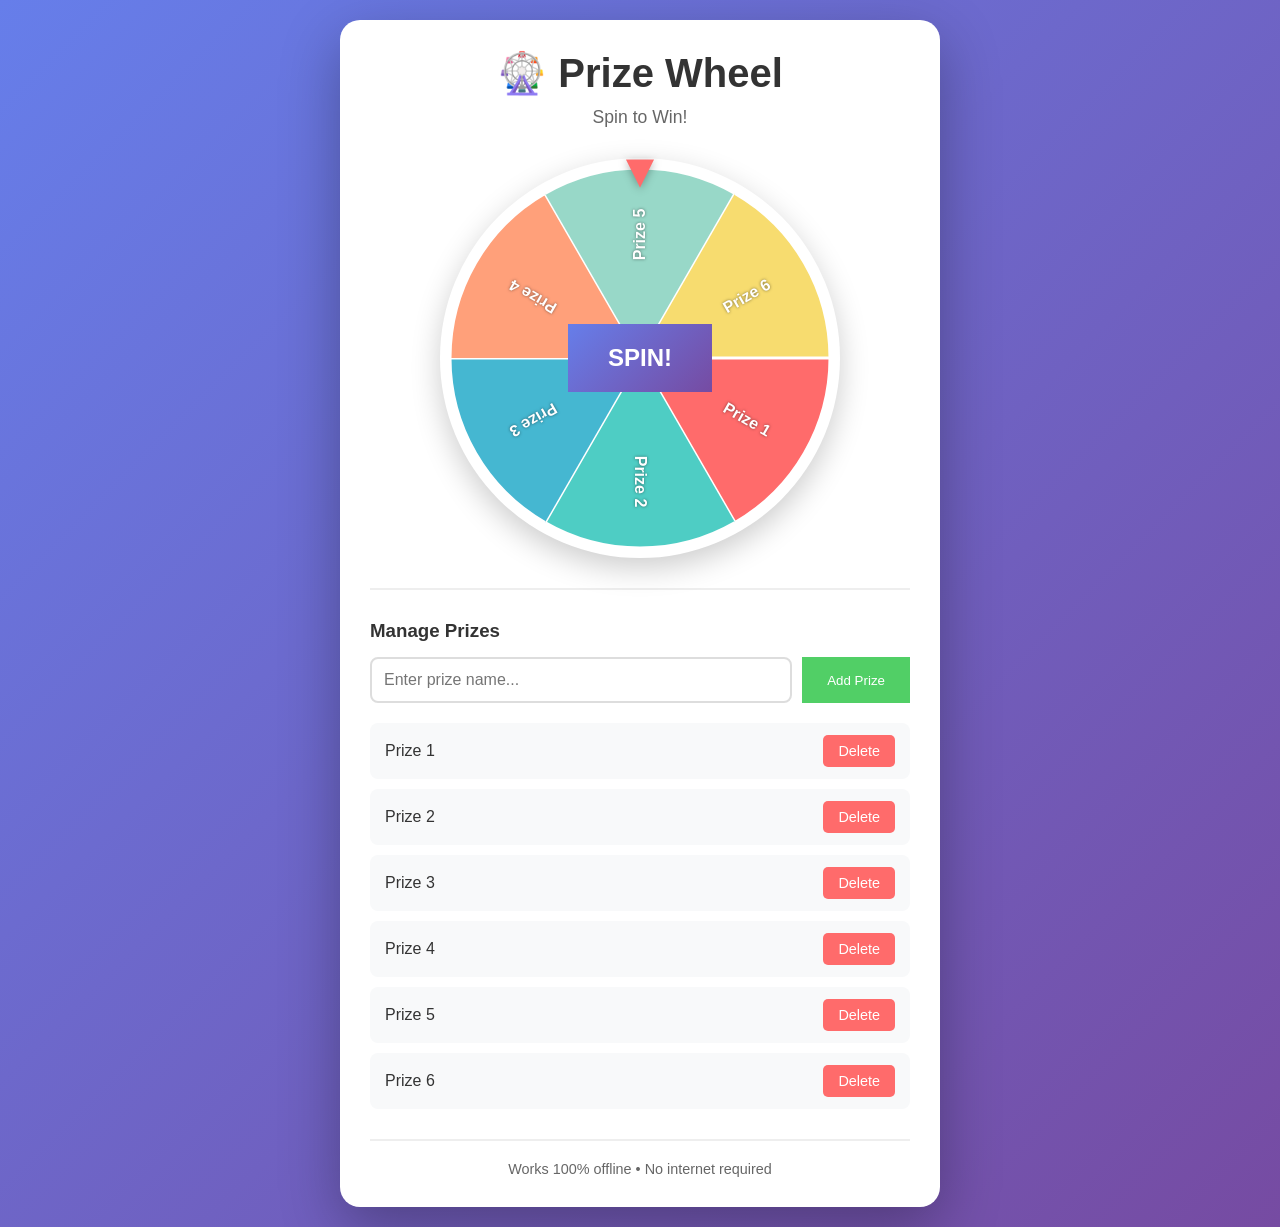
==== index.html @ 711a252d "Initial commit - Prize Wheel PWA" ====
<!DOCTYPE html>
<html lang="en">
<head>
    <meta charset="UTF-8">
    <meta name="viewport" content="width=device-width, initial-scale=1.0">
    <meta name="theme-color" content="#1a1a2e">
    <meta name="description" content="Offline Prize Wheel - Spin to Win!">
    <link rel="manifest" href="manifest.json">
    <link rel="icon" type="image/png" href="icon-192.png">
    <link rel="apple-touch-icon" href="icon-192.png">
    <title>Prize Wheel - Spin to Win!</title>
    <link rel="stylesheet" href="styles.css">
</head>
<body>
    <div class="container">
        <header>
            <h1>🎡 Prize Wheel</h1>
            <p class="subtitle">Spin to Win!</p>
        </header>

        <main>
            <!-- Wheel Container -->
            <div class="wheel-container">
                <div class="wheel-pointer">▼</div>
                <canvas id="wheelCanvas" width="400" height="400"></canvas>
                <button id="spinButton" class="spin-btn">SPIN!</button>
            </div>

            <!-- Winner Display -->
            <div id="winnerDisplay" class="winner-display hidden">
                <h2>🎉 Winner! 🎉</h2>
                <p id="winnerText"></p>
                <button id="spinAgain" class="secondary-btn">Spin Again</button>
            </div>

            <!-- Prize Management -->
            <div class="prize-section">
                <h3>Manage Prizes</h3>
                <div class="input-group">
                    <input type="text" id="newPrize" placeholder="Enter prize name..." maxlength="30">
                    <button id="addPrize" class="add-btn">Add Prize</button>
                </div>
                
                <div id="prizeList" class="prize-list"></div>
            </div>
        </main>

        <footer>
            <p>Works 100% offline • No internet required</p>
        </footer>
    </div>

    <script src="app.js"></script>
    <script>
        // Register Service Worker for offline functionality
        if ('serviceWorker' in navigator) {
            navigator.serviceWorker.register('sw.js')
                .then(reg => console.log('Service Worker registered'))
                .catch(err => console.log('Service Worker registration failed'));
        }
    </script>
</body>
</html>
---- styles.css ----
* {
    margin: 0;
    padding: 0;
    box-sizing: border-box;
}

body {
    font-family: 'Segoe UI', Tahoma, Geneva, Verdana, sans-serif;
    background: linear-gradient(135deg, #667eea 0%, #764ba2 100%);
    min-height: 100vh;
    display: flex;
    justify-content: center;
    align-items: center;
    padding: 20px;
}

.container {
    background: white;
    border-radius: 20px;
    box-shadow: 0 20px 60px rgba(0,0,0,0.3);
    max-width: 600px;
    width: 100%;
    padding: 30px;
}

header {
    text-align: center;
    margin-bottom: 30px;
}

h1 {
    font-size: 2.5em;
    color: #333;
    margin-bottom: 10px;
}

.subtitle {
    color: #666;
    font-size: 1.1em;
}

/* Wheel Container */
.wheel-container {
    position: relative;
    display: flex;
    flex-direction: column;
    align-items: center;
    margin: 30px 0;
}

.wheel-pointer {
    font-size: 3em;
    color: #ff6b6b;
    position: absolute;
    top: -15px;
    z-index: 10;
    filter: drop-shadow(0 2px 4px rgba(0,0,0,0.3));
}

#wheelCanvas {
    max-width: 100%;
    height: auto;
    border-radius: 50%;
    box-shadow: 0 10px 30px rgba(0,0,0,0.2);
}

.spin-btn {
    position: absolute;
    top: 50%;
    left: 50%;
    transform: translate(-50%, -50%);
    background: linear-gradient(135deg, #667eea 0%, #764ba2 100%);
    color: white;
    border: none;
    padding: 20px 40px;
    font-size: 1.5em;
    font-weight: bold;
}
    border-radius: 50%;
    cursor: pointer;
    transition: all 0.3s ease;
    box-shadow: 0 5px 15px rgba(0,0,0,0.3);
    z-index: 5;
}

.spin-btn:hover {
    transform: translate(-50%, -50%) scale(1.05);
    box-shadow: 0 8px 20px rgba(0,0,0,0.4);
}

.spin-btn:active {
    transform: translate(-50%, -50%) scale(0.95);
}

.spin-btn:disabled {
    background: #ccc;
    cursor: not-allowed;
}

/* Winner Display */
.winner-display {
    text-align: center;
    padding: 30px;
    background: linear-gradient(135deg, #f093fb 0%, #f5576c 100%);
    border-radius: 15px;
    margin: 20px 0;
    animation: slideIn 0.5s ease;
}

.winner-display.hidden {
    display: none;
}

.winner-display h2 {
    color: white;
    font-size: 2em;
    margin-bottom: 15px;
}

#winnerText {
    color: white;
    font-size: 1.8em;
    font-weight: bold;
    margin-bottom: 20px;
}

/* Prize Management */
.prize-section {
    margin-top: 30px;
    padding-top: 30px;
    border-top: 2px solid #eee;
}

.prize-section h3 {
    color: #333;
    margin-bottom: 15px;
}

.input-group {
    display: flex;
    gap: 10px;
    margin-bottom: 20px;
}

#newPrize {
    flex: 1;
    padding: 12px;
    border: 2px solid #ddd;
    border-radius: 8px;
    font-size: 1em;
}

#newPrize:focus {
    outline: none;
    border-color: #667eea;
}

.add-btn {
    background: #51cf66;
    color: white;
    border: none;
    padding: 12px 25px;
}
    border-radius: 8px;
    cursor: pointer;
    font-weight: bold;
    transition: all 0.3s ease;
}

.add-btn:hover {
    background: #40c057;
    transform: translateY(-2px);
}

.secondary-btn {
    background: white;
    color: #667eea;
    border: 2px solid white;
    padding: 12px 30px;
    border-radius: 25px;
    cursor: pointer;
    font-weight: bold;
    font-size: 1em;
    transition: all 0.3s ease;
}

.secondary-btn:hover {
    background: transparent;
    color: white;
}

/* Prize List */
.prize-list {
    display: flex;
    flex-direction: column;
    gap: 10px;
}

.prize-item {
    display: flex;
    justify-content: space-between;
    align-items: center;
    padding: 12px 15px;
    background: #f8f9fa;
    border-radius: 8px;
    transition: all 0.3s ease;
}

.prize-item:hover {
    background: #e9ecef;
    transform: translateX(5px);
}

.prize-name {
    color: #333;
    font-weight: 500;
}

.delete-btn {
    background: #ff6b6b;
    color: white;
    border: none;
    padding: 8px 15px;
    border-radius: 5px;
    cursor: pointer;
    font-size: 0.9em;
    transition: all 0.3s ease;
}

.delete-btn:hover {
    background: #ff5252;
    transform: scale(1.05);
}

/* Footer */
footer {
    text-align: center;
    margin-top: 30px;
    padding-top: 20px;
    border-top: 2px solid #eee;
    color: #666;
    font-size: 0.9em;
}

/* Animations */
@keyframes slideIn {
    from {
        opacity: 0;
        transform: translateY(-20px);
    }
    to {
        opacity: 1;
        transform: translateY(0);
    }
}

/* Responsive Design */
@media (max-width: 500px) {
    h1 {
        font-size: 2em;
    }
    
    .container {
        padding: 20px;
    }
    
    #wheelCanvas {
        width: 300px;
        height: 300px;
    }
    
    .spin-btn {
        padding: 15px 30px;
        font-size: 1.2em;
    }
    
    .winner-display h2 {
        font-size: 1.5em;
    }
    
    #winnerText {
        font-size: 1.3em;
    }
}
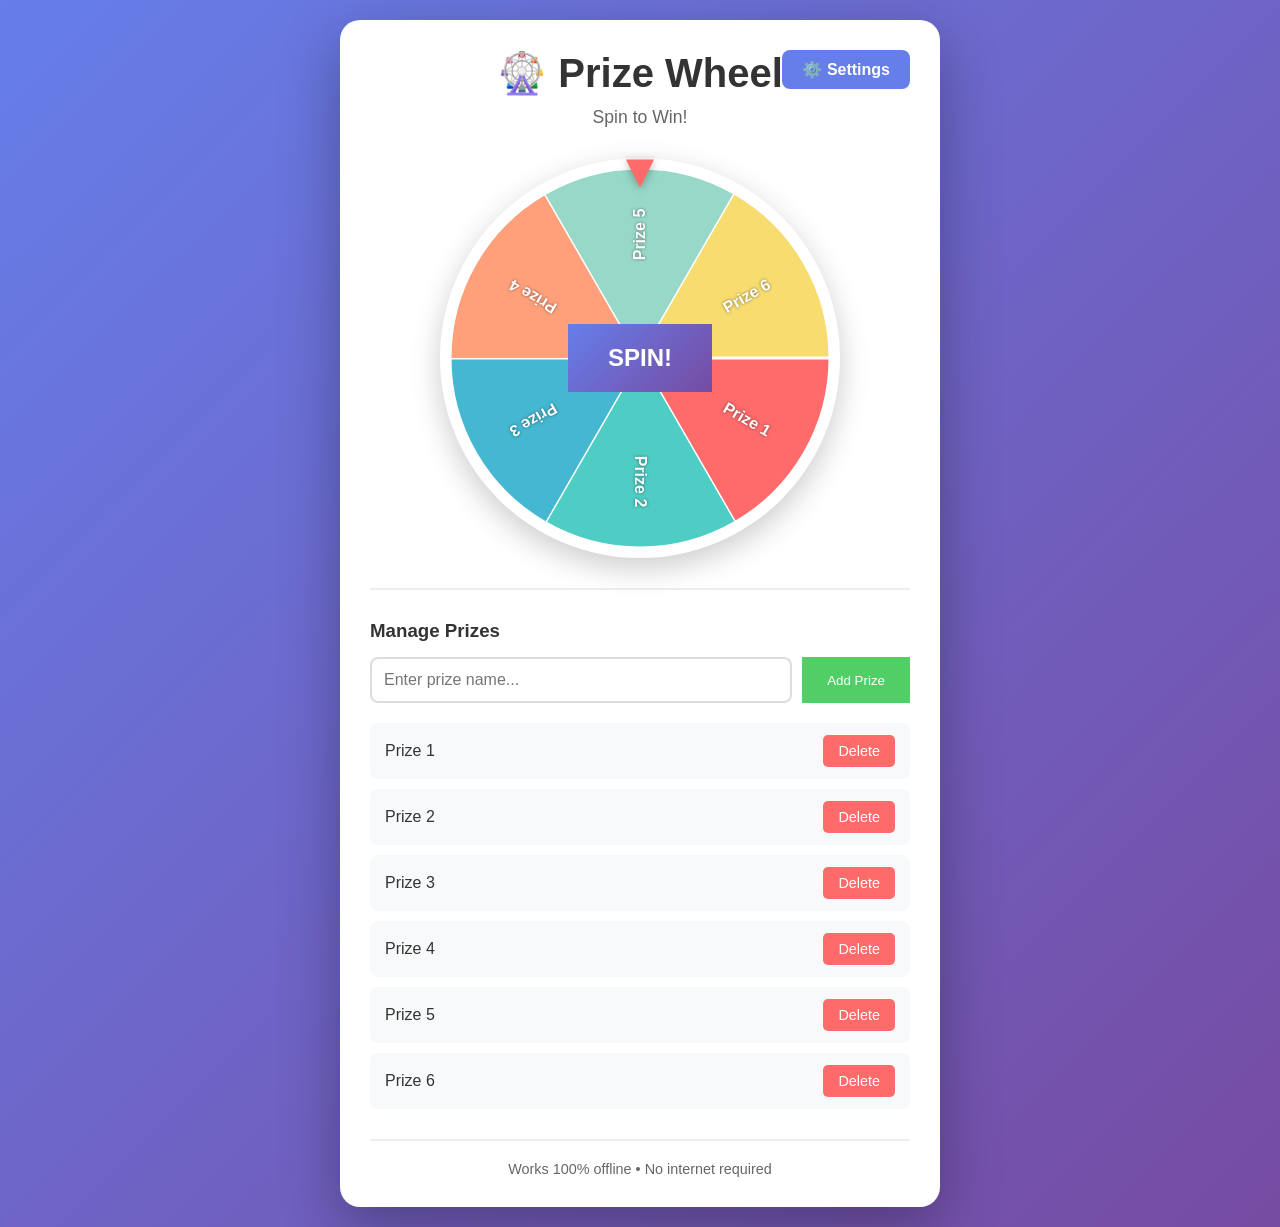
==== commit dee6dbd1: "Add settings security with confirmation modal - hide prize management from customers" ====
--- a/index.html
+++ b/index.html
@@ -13,9 +13,23 @@
 </head>
 <body>
     <div class="container">
+        <!-- Settings Confirmation Modal -->
+        <div id="settingsModal" class="modal hidden">
+            <div class="modal-content">
+                <h2>⚙️ Access Settings</h2>
+                <p>This section allows you to manage prizes.</p>
+                <p><strong>Are you sure you want to access settings?</strong></p>
+                <div class="modal-buttons">
+                    <button id="confirmSettings" class="modal-btn confirm-btn">Yes, Open Settings</button>
+                    <button id="cancelSettings" class="modal-btn cancel-btn">Cancel</button>
+                </div>
+            </div>
+        </div>
+
         <header>
             <h1>🎡 Prize Wheel</h1>
             <p class="subtitle">Spin to Win!</p>
+            <button id="settingsBtn" class="settings-btn">⚙️ Settings</button>
         </header>
 
         <main>
@@ -34,7 +48,7 @@
             </div>
 
             <!-- Prize Management -->
-            <div class="prize-section">
+            <div id="prizeSection" class="prize-section hidden">
                 <h3>Manage Prizes</h3>
                 <div class="input-group">
                     <input type="text" id="newPrize" placeholder="Enter prize name..." maxlength="30">
--- a/styles.css
+++ b/styles.css
@@ -26,6 +26,7 @@
 header {
     text-align: center;
     margin-bottom: 30px;
+    position: relative;
 }
 
 h1 {
@@ -37,6 +38,26 @@
 .subtitle {
     color: #666;
     font-size: 1.1em;
+}
+
+.settings-btn {
+    position: absolute;
+    top: 0;
+    right: 0;
+    background: #667eea;
+    color: white;
+    border: none;
+    padding: 10px 20px;
+    border-radius: 8px;
+    cursor: pointer;
+    font-size: 1em;
+    font-weight: bold;
+    transition: all 0.3s ease;
+}
+
+.settings-btn:hover {
+    background: #5568d3;
+    transform: translateY(-2px);
 }
 
 /* Wheel Container */
@@ -254,6 +275,82 @@
     }
 }
 
+/* Settings Modal */
+.modal {
+    position: fixed;
+    top: 0;
+    left: 0;
+    width: 100%;
+    height: 100%;
+    background: rgba(0, 0, 0, 0.7);
+    display: flex;
+    justify-content: center;
+    align-items: center;
+    z-index: 1000;
+}
+
+.modal.hidden {
+    display: none;
+}
+
+.modal-content {
+    background: white;
+    padding: 40px;
+    border-radius: 15px;
+    max-width: 500px;
+    width: 90%;
+    text-align: center;
+    animation: slideIn 0.3s ease;
+}
+
+.modal-content h2 {
+    color: #333;
+    margin-bottom: 15px;
+}
+
+.modal-content p {
+    color: #666;
+    margin: 10px 0;
+    font-size: 1.1em;
+}
+
+.modal-buttons {
+    display: flex;
+    gap: 15px;
+    margin-top: 25px;
+    justify-content: center;
+}
+
+.modal-btn {
+    padding: 12px 30px;
+    border: none;
+    border-radius: 8px;
+    font-size: 1em;
+    font-weight: bold;
+    cursor: pointer;
+    transition: all 0.3s ease;
+}
+
+.confirm-btn {
+    background: #51cf66;
+    color: white;
+}
+
+.confirm-btn:hover {
+    background: #40c057;
+    transform: translateY(-2px);
+}
+
+.cancel-btn {
+    background: #e9ecef;
+    color: #333;
+}
+
+.cancel-btn:hover {
+    background: #dee2e6;
+    transform: translateY(-2px);
+}
+
 /* Responsive Design */
 @media (max-width: 500px) {
     h1 {
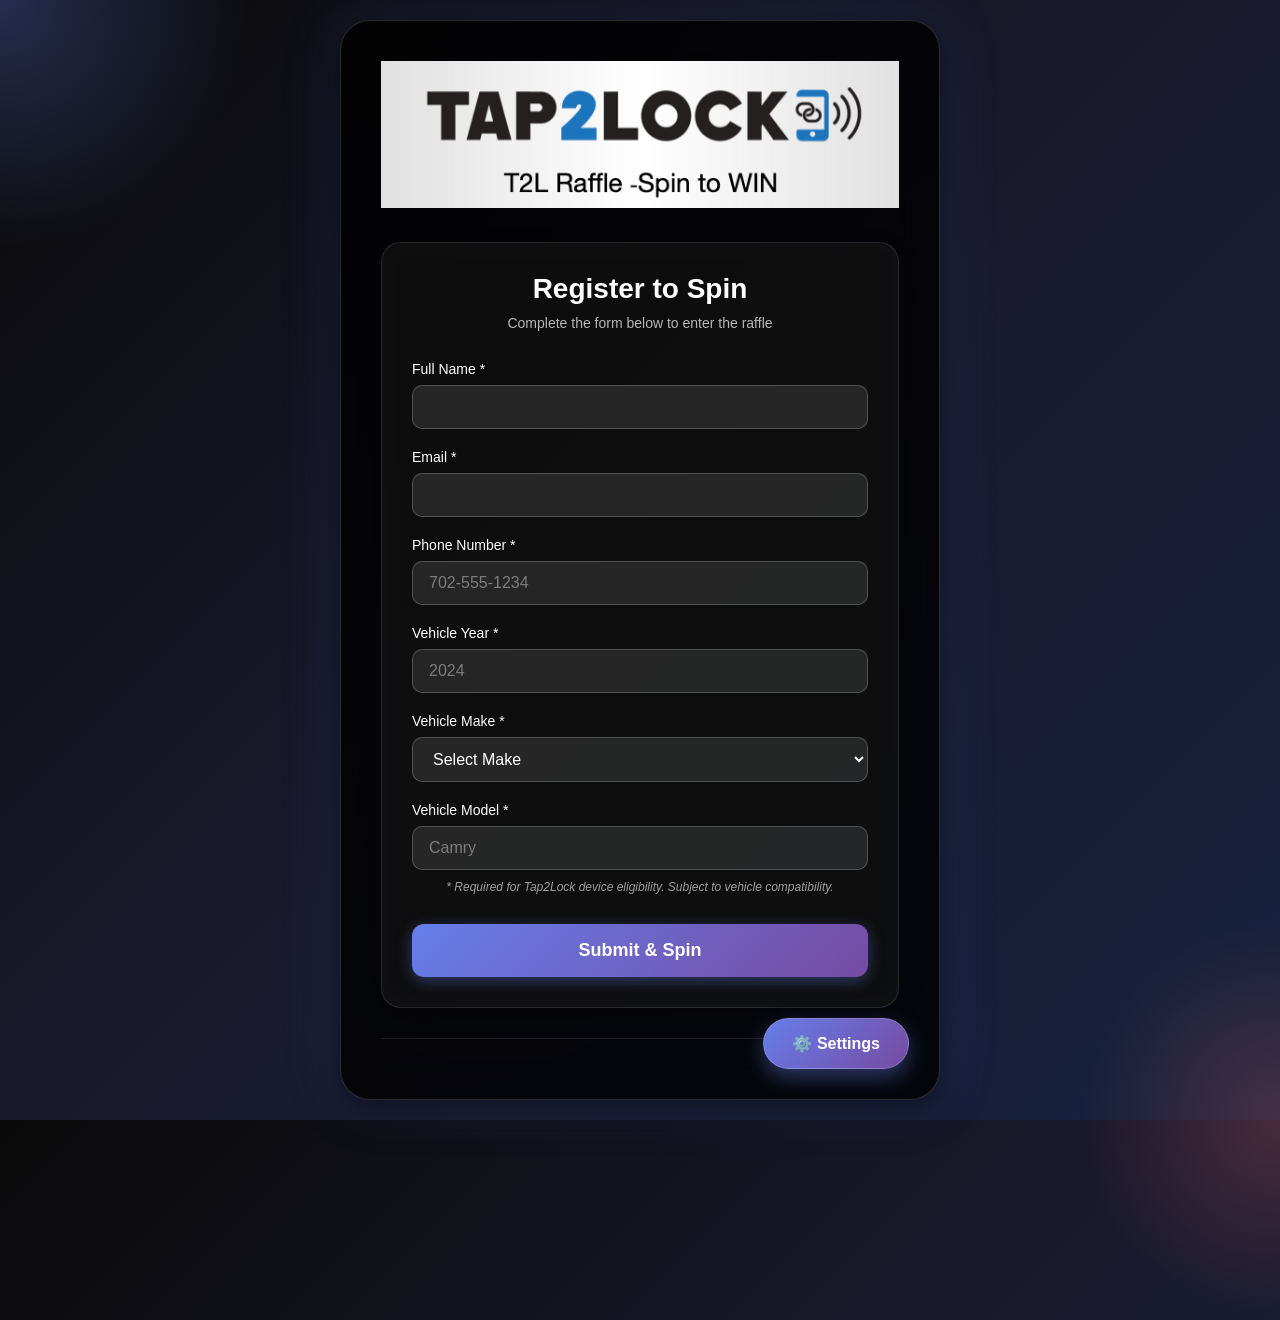
==== commit 954c5254: "Clean up project - removed debug files and finalized production code - `Remove debug files and final" ====
--- a/index.html
+++ b/index.html
@@ -16,25 +16,104 @@
         <!-- Settings Confirmation Modal -->
         <div id="settingsModal" class="modal hidden">
             <div class="modal-content">
-                <h2>⚙️ Access Settings</h2>
+                <h2>⚙️ Settings</h2>
                 <p>This section allows you to manage prizes.</p>
                 <p><strong>Are you sure you want to access settings?</strong></p>
                 <div class="modal-buttons">
-                    <button id="confirmSettings" class="modal-btn confirm-btn">Yes, Open Settings</button>
+                    <button id="confirmSettings" class="modal-btn confirm-btn">Open Settings</button>
+                    <button id="adminBtn" class="modal-btn admin-btn">🔐 Admin</button>
                     <button id="cancelSettings" class="modal-btn cancel-btn">Cancel</button>
                 </div>
             </div>
         </div>
 
         <header>
-            <h1>🎡 Prize Wheel</h1>
-            <p class="subtitle">Spin to Win!</p>
+            <div class="header-logo">
+                <img src="assets/tap2lock-header.png" alt="TAP2LOCK Raffle" id="headerImage" onerror="this.style.display='none'; document.getElementById('fallbackHeader').style.display='block';">
+                <div id="fallbackHeader" style="display: none;">
+                    <h1>🎡 Prize Wheel</h1>
+                    <p class="subtitle">Spin to Win!</p>
+                </div>
+            </div>
             <button id="settingsBtn" class="settings-btn">⚙️ Settings</button>
         </header>
 
         <main>
+            <!-- Registration Form -->
+            <div id="registrationSection" class="registration-section">
+                <div class="registration-container">
+                    <h2>Register to Spin</h2>
+                    <p class="registration-subtitle">Complete the form below to enter the raffle</p>
+                    
+                    <form id="registrationForm" class="registration-form">
+                        <div class="form-group">
+                            <label for="fullName">Full Name *</label>
+                            <input type="text" id="fullName" name="fullName" required>
+                        </div>
+
+                        <div class="form-group">
+                            <label for="email">Email *</label>
+                            <input type="email" id="email" name="email" required>
+                        </div>
+
+                        <div class="form-group">
+                            <label for="phone">Phone Number *</label>
+                            <input type="tel" id="phone" name="phone" required placeholder="702-555-1234">
+                        </div>
+
+                        <div class="form-group">
+                            <label for="vehicleYear">Vehicle Year *</label>
+                            <input type="number" id="vehicleYear" name="vehicleYear" required 
+                                   min="1990" max="2026" placeholder="2024">
+                        </div>
+
+                        <div class="form-group">
+                            <label for="vehicleMake">Vehicle Make *</label>
+                            <select id="vehicleMake" name="vehicleMake" required>
+                                <option value="">Select Make</option>
+                                <option value="Toyota">Toyota</option>
+                                <option value="Honda">Honda</option>
+                                <option value="Ford">Ford</option>
+                                <option value="Chevrolet">Chevrolet</option>
+                                <option value="Nissan">Nissan</option>
+                                <option value="BMW">BMW</option>
+                                <option value="Mercedes-Benz">Mercedes-Benz</option>
+                                <option value="Audi">Audi</option>
+                                <option value="Lexus">Lexus</option>
+                                <option value="Volkswagen">Volkswagen</option>
+                                <option value="Hyundai">Hyundai</option>
+                                <option value="Kia">Kia</option>
+                                <option value="Mazda">Mazda</option>
+                                <option value="Subaru">Subaru</option>
+                                <option value="Tesla">Tesla</option>
+                                <option value="Jeep">Jeep</option>
+                                <option value="Ram">Ram</option>
+                                <option value="GMC">GMC</option>
+                                <option value="Dodge">Dodge</option>
+                                <option value="Cadillac">Cadillac</option>
+                                <option value="Other">Other</option>
+                            </select>
+                        </div>
+
+                        <div class="form-group" id="otherMakeGroup" style="display: none;">
+                            <label for="vehicleMakeOther">Specify Make *</label>
+                            <input type="text" id="vehicleMakeOther" name="vehicleMakeOther">
+                        </div>
+
+                        <div class="form-group">
+                            <label for="vehicleModel">Vehicle Model *</label>
+                            <input type="text" id="vehicleModel" name="vehicleModel" required placeholder="Camry">
+                        </div>
+
+                        <p class="form-note">* Required for Tap2Lock device eligibility. Subject to vehicle compatibility.</p>
+
+                        <button type="submit" class="submit-btn">Submit & Spin</button>
+                    </form>
+                </div>
+            </div>
+
             <!-- Wheel Container -->
-            <div class="wheel-container">
+            <div class="wheel-container hidden" id="wheelContainer">
                 <div class="wheel-pointer">▼</div>
                 <canvas id="wheelCanvas" width="400" height="400"></canvas>
                 <button id="spinButton" class="spin-btn">SPIN!</button>
@@ -49,7 +128,10 @@
 
             <!-- Prize Management -->
             <div id="prizeSection" class="prize-section hidden">
-                <h3>Manage Prizes</h3>
+                <div class="prize-section-header">
+                    <h3>Manage Prizes</h3>
+                    <button id="closeSettings" class="close-settings-btn">✕ Confirm & Close</button>
+                </div>
                 <div class="input-group">
                     <input type="text" id="newPrize" placeholder="Enter prize name..." maxlength="30">
                     <button id="addPrize" class="add-btn">Add Prize</button>
@@ -57,10 +139,55 @@
                 
                 <div id="prizeList" class="prize-list"></div>
             </div>
+
+            <!-- Admin Panel -->
+            <div id="adminSection" class="admin-section hidden">
+                <div class="admin-header">
+                    <h2>🔐 Admin Panel</h2>
+                    <button id="closeAdmin" class="close-admin-btn">✕ Close</button>
+                </div>
+
+                <div class="admin-stats">
+                    <div class="stat-card">
+                        <h3 id="totalEntries">0</h3>
+                        <p>Total Entries</p>
+                    </div>
+                    <div class="stat-card">
+                        <h3 id="totalSpins">0</h3>
+                        <p>Spins Completed</p>
+                    </div>
+                </div>
+
+                <div class="admin-actions">
+                    <button id="exportCSV" class="admin-btn export-btn">📥 Export to CSV</button>
+                    <button id="viewEntries" class="admin-btn view-btn">👁️ View Entries</button>
+                    <button id="clearData" class="admin-btn danger-btn">🗑️ Clear All Data</button>
+                </div>
+
+                <div id="entriesTable" class="entries-table hidden">
+                    <h3>Registration Entries</h3>
+                    <div class="table-container">
+                        <table id="entriesTableData">
+                            <thead>
+                                <tr>
+                                    <th>#</th>
+                                    <th>Timestamp</th>
+                                    <th>Name</th>
+                                    <th>Email</th>
+                                    <th>Phone</th>
+                                    <th>Vehicle</th>
+                                    <th>Prize Won</th>
+                                </tr>
+                            </thead>
+                            <tbody id="entriesTableBody">
+                            </tbody>
+                        </table>
+                    </div>
+                </div>
+            </div>
         </main>
 
         <footer>
-            <p>Works 100% offline • No internet required</p>
         </footer>
     </div>
 
--- a/styles.css
+++ b/styles.css
@@ -5,22 +5,67 @@
 }
 
 body {
-    font-family: 'Segoe UI', Tahoma, Geneva, Verdana, sans-serif;
-    background: linear-gradient(135deg, #667eea 0%, #764ba2 100%);
+    font-family: -apple-system, BlinkMacSystemFont, 'Segoe UI', Roboto, 'Helvetica Neue', Arial, sans-serif;
+    /* Modern dark gradient background with vibrant colors */
+    background: linear-gradient(135deg, #0a0a0a 0%, #1a1a2e 50%, #16213e 100%);
     min-height: 100vh;
     display: flex;
     justify-content: center;
     align-items: center;
     padding: 20px;
-}
-
+    position: relative;
+    overflow: hidden;
+}
+
+/* Animated background particles/glow effect */
+body::before {
+    content: '';
+    position: absolute;
+    width: 500px;
+    height: 500px;
+    background: radial-gradient(circle, rgba(102, 126, 234, 0.3) 0%, transparent 70%);
+    border-radius: 50%;
+    top: -250px;
+    left: -250px;
+    animation: float 20s ease-in-out infinite;
+}
+
+body::after {
+    content: '';
+    position: absolute;
+    width: 400px;
+    height: 400px;
+    background: radial-gradient(circle, rgba(255, 107, 107, 0.2) 0%, transparent 70%);
+    border-radius: 50%;
+    bottom: -200px;
+    right: -200px;
+    animation: float 15s ease-in-out infinite reverse;
+}
+
+@keyframes float {
+    0%, 100% {
+        transform: translate(0, 0);
+    }
+    50% {
+        transform: translate(100px, 100px);
+    }
+}
+
+/* Glassmorphism container - BLACK */
 .container {
-    background: white;
-    border-radius: 20px;
-    box-shadow: 0 20px 60px rgba(0,0,0,0.3);
+    position: relative;
+    background: rgba(0, 0, 0, 0.8);
+    backdrop-filter: blur(20px);
+    -webkit-backdrop-filter: blur(20px);
+    border: 1px solid rgba(255, 255, 255, 0.15);
+    border-radius: 30px;
+    box-shadow: 
+        0 8px 32px 0 rgba(0, 0, 0, 0.6),
+        0 0 60px rgba(102, 126, 234, 0.2);
     max-width: 600px;
     width: 100%;
-    padding: 30px;
+    padding: 40px;
+    z-index: 1;
 }
 
 header {
@@ -30,34 +75,59 @@
 }
 
 h1 {
-    font-size: 2.5em;
-    color: #333;
+    font-size: 2.8em;
+    background: linear-gradient(135deg, #667eea 0%, #ff6b6b 50%, #ffd93d 100%);
+    -webkit-background-clip: text;
+    -webkit-text-fill-color: transparent;
+    background-clip: text;
     margin-bottom: 10px;
+    font-weight: 800;
+    letter-spacing: -1px;
+    animation: textGlow 3s ease-in-out infinite;
+}
+
+@keyframes textGlow {
+    0%, 100% {
+        filter: drop-shadow(0 0 10px rgba(102, 126, 234, 0.5));
+    }
+    50% {
+        filter: drop-shadow(0 0 20px rgba(255, 107, 107, 0.7));
+    }
 }
 
 .subtitle {
-    color: #666;
-    font-size: 1.1em;
-}
-
+    color: rgba(255, 255, 255, 0.8);
+    font-size: 1.2em;
+    font-weight: 300;
+}
+
+/* Modern Settings Button with glow */
 .settings-btn {
-    position: absolute;
-    top: 0;
-    right: 0;
-    background: #667eea;
+    position: fixed;
+    bottom: 30px;
+    right: 30px;
+    background: linear-gradient(135deg, #667eea 0%, #764ba2 100%);
     color: white;
     border: none;
-    padding: 10px 20px;
-    border-radius: 8px;
+    padding: 15px 28px;
+    border-radius: 50px;
     cursor: pointer;
     font-size: 1em;
-    font-weight: bold;
-    transition: all 0.3s ease;
+    font-weight: 600;
+    transition: all 0.3s ease;
+    box-shadow: 0 8px 20px rgba(102, 126, 234, 0.4);
+    z-index: 100;
+    backdrop-filter: blur(10px);
+    border: 1px solid rgba(255, 255, 255, 0.2);
 }
 
 .settings-btn:hover {
-    background: #5568d3;
-    transform: translateY(-2px);
+    transform: translateY(-3px) scale(1.05);
+    box-shadow: 0 12px 30px rgba(102, 126, 234, 0.6);
+}
+
+.settings-btn:active {
+    transform: translateY(-1px) scale(1.02);
 }
 
 /* Wheel Container */
@@ -71,92 +141,193 @@
 
 .wheel-pointer {
     font-size: 3em;
-    color: #ff6b6b;
+    color: #ffd93d;
     position: absolute;
     top: -15px;
     z-index: 10;
-    filter: drop-shadow(0 2px 4px rgba(0,0,0,0.3));
-}
-
+    filter: drop-shadow(0 4px 8px rgba(255, 217, 61, 0.6));
+    animation: pointerBounce 2s ease-in-out infinite;
+}
+
+@keyframes pointerBounce {
+    0%, 100% {
+        transform: translateY(0);
+    }
+    50% {
+        transform: translateY(-5px);
+    }
+}
+
+/* Canvas with glow effect */
 #wheelCanvas {
-    max-width: 100%;
-    height: auto;
     border-radius: 50%;
-    box-shadow: 0 10px 30px rgba(0,0,0,0.2);
-}
-
+    box-shadow: 
+        0 0 30px rgba(102, 126, 234, 0.3),
+        0 0 60px rgba(255, 107, 107, 0.2),
+        0 8px 20px rgba(0, 0, 0, 0.3);
+    transition: all 0.3s ease;
+}
+
+#wheelCanvas.spinning {
+    box-shadow: 
+        0 0 50px rgba(102, 126, 234, 0.8),
+        0 0 100px rgba(255, 107, 107, 0.6),
+        0 12px 30px rgba(0, 0, 0, 0.5);
+    animation: wheelGlow 0.5s ease-in-out infinite;
+}
+
+@keyframes wheelGlow {
+    0%, 100% {
+        filter: brightness(1) saturate(1);
+    }
+    50% {
+        filter: brightness(1.2) saturate(1.3);
+    }
+}
+
+/* Modern Spin Button with glassmorphism */
 .spin-btn {
     position: absolute;
     top: 50%;
     left: 50%;
     transform: translate(-50%, -50%);
+    background: rgba(255, 255, 255, 0.95);
+    backdrop-filter: blur(10px);
+    color: #667eea;
+    border: 2px solid rgba(102, 126, 234, 0.3);
+    padding: 20px 50px;
+    border-radius: 15px;
+    font-size: 1.5em;
+    font-weight: 800;    cursor: pointer;
+    transition: all 0.3s cubic-bezier(0.68, -0.55, 0.265, 1.55);
+    z-index: 5;
+    letter-spacing: 2px;
+    box-shadow: 
+        0 10px 30px rgba(102, 126, 234, 0.3),
+        inset 0 -2px 10px rgba(102, 126, 234, 0.1);
+}
+
+.spin-btn:hover {
     background: linear-gradient(135deg, #667eea 0%, #764ba2 100%);
     color: white;
-    border: none;
-    padding: 20px 40px;
-    font-size: 1.5em;
-    font-weight: bold;
-}
-    border-radius: 50%;
-    cursor: pointer;
-    transition: all 0.3s ease;
-    box-shadow: 0 5px 15px rgba(0,0,0,0.3);
-    z-index: 5;
-}
-
-.spin-btn:hover {
+    transform: translate(-50%, -50%) scale(1.1);
+    box-shadow: 
+        0 15px 40px rgba(102, 126, 234, 0.5),
+        0 0 20px rgba(255, 107, 107, 0.3);
+}
+
+.spin-btn:active {
     transform: translate(-50%, -50%) scale(1.05);
-    box-shadow: 0 8px 20px rgba(0,0,0,0.4);
-}
-
-.spin-btn:active {
+}
+
+.spin-btn:disabled {
+    opacity: 0.5;
+    cursor: not-allowed;
     transform: translate(-50%, -50%) scale(0.95);
 }
 
-.spin-btn:disabled {
-    background: #ccc;
-    cursor: not-allowed;
-}
-
-/* Winner Display */
+/* Winner Display with glass effect */
 .winner-display {
+    background: rgba(255, 107, 107, 0.15);
+    backdrop-filter: blur(15px);
+    -webkit-backdrop-filter: blur(15px);
+    border: 2px solid rgba(255, 107, 107, 0.3);
+    border-radius: 25px;
+    padding: 30px;
     text-align: center;
-    padding: 30px;
-    background: linear-gradient(135deg, #f093fb 0%, #f5576c 100%);
-    border-radius: 15px;
-    margin: 20px 0;
-    animation: slideIn 0.5s ease;
-}
-
-.winner-display.hidden {
-    display: none;
+    margin-top: 30px;
+    box-shadow: 
+        0 8px 32px rgba(255, 107, 107, 0.3),
+        inset 0 0 20px rgba(255, 107, 107, 0.1);
+    animation: winnerPulse 2s ease-in-out infinite;
+}
+
+@keyframes winnerPulse {
+    0%, 100% {
+        transform: scale(1);
+        box-shadow: 
+            0 8px 32px rgba(255, 107, 107, 0.3),
+            inset 0 0 20px rgba(255, 107, 107, 0.1);
+    }
+    50% {
+        transform: scale(1.02);
+        box-shadow: 
+            0 12px 40px rgba(255, 107, 107, 0.5),
+            inset 0 0 30px rgba(255, 107, 107, 0.2);
+    }
 }
 
 .winner-display h2 {
-    color: white;
-    font-size: 2em;
+    color: #ffd93d;
+    font-size: 2.2em;
     margin-bottom: 15px;
-}
-
-#winnerText {
+    text-shadow: 0 0 20px rgba(255, 217, 61, 0.5);
+    animation: celebrationShake 0.5s ease-in-out;
+}
+
+@keyframes celebrationShake {
+    0%, 100% { transform: translateX(0); }
+    25% { transform: translateX(-10px) rotate(-5deg); }
+    75% { transform: translateX(10px) rotate(5deg); }
+}
+
+.winner-display p {
     color: white;
     font-size: 1.8em;
-    font-weight: bold;
-    margin-bottom: 20px;
-}
-
-/* Prize Management */
+    font-weight: 700;
+    margin: 15px 0;
+    text-shadow: 0 2px 10px rgba(0, 0, 0, 0.3);
+}
+
+/* General hidden class */
+.hidden {
+    display: none !important;
+}
+
+/* Prize Management with glassmorphism */
 .prize-section {
     margin-top: 30px;
     padding-top: 30px;
-    border-top: 2px solid #eee;
+    border-top: 1px solid rgba(255, 255, 255, 0.1);
+    background: rgba(255, 255, 255, 0.03);
+    backdrop-filter: blur(10px);
+    border-radius: 20px;
+    padding: 25px;
+}
+
+.prize-section-header {
+    display: flex;
+    justify-content: space-between;
+    align-items: center;
+    margin-bottom: 20px;
 }
 
 .prize-section h3 {
-    color: #333;
-    margin-bottom: 15px;
-}
-
+    color: white;
+    font-size: 1.5em;
+    font-weight: 600;
+    margin: 0;
+}
+
+.close-settings-btn {
+    background: linear-gradient(135deg, #ff6b6b 0%, #ee5a52 100%);
+    color: white;
+    border: none;
+    padding: 10px 20px;
+    border-radius: 12px;
+    cursor: pointer;
+    font-weight: 600;
+    font-size: 0.9em;
+    transition: all 0.3s ease;
+    box-shadow: 0 4px 15px rgba(255, 107, 107, 0.3);
+}
+
+.close-settings-btn:hover {
+    transform: translateY(-2px);
+    box-shadow: 0 6px 20px rgba(255, 107, 107, 0.5);
+}
+
+/* Input group styling */
 .input-group {
     display: flex;
     gap: 10px;
@@ -165,117 +336,113 @@
 
 #newPrize {
     flex: 1;
-    padding: 12px;
-    border: 2px solid #ddd;
-    border-radius: 8px;
+    padding: 14px 18px;
+    background: rgba(255, 255, 255, 0.08);
+    border: 1px solid rgba(255, 255, 255, 0.15);
+    border-radius: 12px;
     font-size: 1em;
+    color: white;
+    backdrop-filter: blur(10px);
+    transition: all 0.3s ease;
+}
+
+#newPrize::placeholder {
+    color: rgba(255, 255, 255, 0.5);
 }
 
 #newPrize:focus {
     outline: none;
     border-color: #667eea;
+    background: rgba(255, 255, 255, 0.12);
+    box-shadow: 0 0 20px rgba(102, 126, 234, 0.3);
 }
 
 .add-btn {
-    background: #51cf66;
+    background: linear-gradient(135deg, #51cf66 0%, #40c057 100%);
     color: white;
     border: none;
-    padding: 12px 25px;
-}
+    padding: 14px 28px;
+    border-radius: 12px;
+    cursor: pointer;
+    font-weight: 600;
+    transition: all 0.3s ease;
+    box-shadow: 0 4px 15px rgba(81, 207, 102, 0.3);
+}
+
+.add-btn:hover {
+    transform: translateY(-2px);
+    box-shadow: 0 6px 20px rgba(81, 207, 102, 0.5);
+}
+
+.secondary-btn {
+    background: rgba(255, 255, 255, 0.1);
+    color: white;
+    border: 2px solid rgba(255, 255, 255, 0.3);
+    padding: 14px 35px;
+    border-radius: 12px;
+    cursor: pointer;
+    font-weight: 600;
+    font-size: 1.1em;
+    transition: all 0.3s ease;
+    backdrop-filter: blur(10px);
+}
+
+.secondary-btn:hover {
+    background: rgba(255, 255, 255, 0.2);
+    border-color: rgba(255, 255, 255, 0.5);
+    transform: translateY(-2px);
+}
+
+/* Prize List */
+.prize-list {
+    display: flex;
+    flex-direction: column;
+    gap: 12px;
+}
+
+.prize-item {
+    display: flex;
+    justify-content: space-between;
+    align-items: center;
+    padding: 15px 20px;
+    background: rgba(255, 255, 255, 0.05);
+    border: 1px solid rgba(255, 255, 255, 0.1);
+    border-radius: 12px;
+    transition: all 0.3s ease;
+    backdrop-filter: blur(10px);
+}
+
+.prize-item:hover {
+    background: rgba(255, 255, 255, 0.08);
+    border-color: rgba(255, 255, 255, 0.2);
+    transform: translateX(5px);
+}
+
+.prize-name {
+    color: white;
+    font-size: 1.1em;
+    font-weight: 500;
+}
+
+.delete-btn {
+    background: linear-gradient(135deg, #ff6b6b 0%, #ee5a52 100%);
+    color: white;
+    border: none;
+    padding: 8px 18px;
     border-radius: 8px;
     cursor: pointer;
-    font-weight: bold;
-    transition: all 0.3s ease;
-}
-
-.add-btn:hover {
-    background: #40c057;
-    transform: translateY(-2px);
-}
-
-.secondary-btn {
-    background: white;
-    color: #667eea;
-    border: 2px solid white;
-    padding: 12px 30px;
-    border-radius: 25px;
-    cursor: pointer;
-    font-weight: bold;
-    font-size: 1em;
-    transition: all 0.3s ease;
-}
-
-.secondary-btn:hover {
-    background: transparent;
-    color: white;
-}
-
-/* Prize List */
-.prize-list {
-    display: flex;
-    flex-direction: column;
-    gap: 10px;
-}
-
-.prize-item {
-    display: flex;
-    justify-content: space-between;
-    align-items: center;
-    padding: 12px 15px;
-    background: #f8f9fa;
-    border-radius: 8px;
-    transition: all 0.3s ease;
-}
-
-.prize-item:hover {
-    background: #e9ecef;
-    transform: translateX(5px);
-}
-
-.prize-name {
-    color: #333;
-    font-weight: 500;
-}
-
-.delete-btn {
-    background: #ff6b6b;
-    color: white;
-    border: none;
-    padding: 8px 15px;
-    border-radius: 5px;
-    cursor: pointer;
+    font-weight: 600;
     font-size: 0.9em;
     transition: all 0.3s ease;
+    box-shadow: 0 2px 10px rgba(255, 107, 107, 0.3);
 }
 
 .delete-btn:hover {
-    background: #ff5252;
     transform: scale(1.05);
-}
-
-/* Footer */
-footer {
-    text-align: center;
-    margin-top: 30px;
-    padding-top: 20px;
-    border-top: 2px solid #eee;
-    color: #666;
-    font-size: 0.9em;
-}
-
-/* Animations */
-@keyframes slideIn {
-    from {
-        opacity: 0;
-        transform: translateY(-20px);
-    }
-    to {
-        opacity: 1;
-        transform: translateY(0);
-    }
-}
-
-/* Settings Modal */
+    box-shadow: 0 4px 15px rgba(255, 107, 107, 0.5);
+}
+
+/* Modal with glassmorphism */
 .modal {
     position: fixed;
     top: 0;
@@ -283,99 +450,464 @@
     width: 100%;
     height: 100%;
     background: rgba(0, 0, 0, 0.7);
+    backdrop-filter: blur(10px);
     display: flex;
     justify-content: center;
     align-items: center;
     z-index: 1000;
-}
-
-.modal.hidden {
-    display: none;
+    animation: fadeIn 0.3s ease;
+}
+
+@keyframes fadeIn {
+    from {
+        opacity: 0;
+    }
+    to {
+        opacity: 1;
+    }
 }
 
 .modal-content {
-    background: white;
+    background: rgba(255, 255, 255, 0.1);
+    backdrop-filter: blur(20px);
+    -webkit-backdrop-filter: blur(20px);
+    border: 1px solid rgba(255, 255, 255, 0.2);
+    border-radius: 25px;
     padding: 40px;
-    border-radius: 15px;
-    max-width: 500px;
+    max-width: 400px;
     width: 90%;
-    text-align: center;
-    animation: slideIn 0.3s ease;
+    box-shadow: 
+        0 20px 60px rgba(0, 0, 0, 0.5),
+        inset 0 0 30px rgba(255, 255, 255, 0.05);
+    animation: slideUp 0.3s ease;
+}
+
+@keyframes slideUp {
+    from {
+        transform: translateY(50px);
+        opacity: 0;
+    }
+    to {
+        transform: translateY(0);
+        opacity: 1;
+    }
 }
 
 .modal-content h2 {
-    color: #333;
+    color: white;
     margin-bottom: 15px;
+    font-size: 1.8em;
+    font-weight: 700;
 }
 
 .modal-content p {
-    color: #666;
+    color: rgba(255, 255, 255, 0.8);
     margin: 10px 0;
     font-size: 1.1em;
+    line-height: 1.5;
 }
 
 .modal-buttons {
     display: flex;
     gap: 15px;
-    margin-top: 25px;
+    margin-top: 30px;
     justify-content: center;
 }
 
 .modal-btn {
     padding: 12px 30px;
     border: none;
-    border-radius: 8px;
+    border-radius: 12px;
     font-size: 1em;
-    font-weight: bold;
+    font-weight: 600;
     cursor: pointer;
     transition: all 0.3s ease;
 }
 
 .confirm-btn {
-    background: #51cf66;
-    color: white;
+    background: linear-gradient(135deg, #667eea 0%, #764ba2 100%);
+    color: white;
+    box-shadow: 0 4px 15px rgba(102, 126, 234, 0.4);
 }
 
 .confirm-btn:hover {
-    background: #40c057;
     transform: translateY(-2px);
+    box-shadow: 0 6px 20px rgba(102, 126, 234, 0.6);
 }
 
 .cancel-btn {
-    background: #e9ecef;
-    color: #333;
+    background: rgba(255, 255, 255, 0.1);
+    color: white;
+    border: 1px solid rgba(255, 255, 255, 0.3);
+    backdrop-filter: blur(10px);
 }
 
 .cancel-btn:hover {
-    background: #dee2e6;
-    transform: translateY(-2px);
+    background: rgba(255, 255, 255, 0.2);
+    border-color: rgba(255, 255, 255, 0.5);
+}
+
+/* Footer - removed offline text */
+footer {
+    text-align: center;
+    margin-top: 30px;
+    padding-top: 20px;
+    border-top: 1px solid rgba(255, 255, 255, 0.1);
+}
+
+footer p {
+    color: rgba(255, 255, 255, 0.5);
+    font-size: 0.9em;
 }
 
 /* Responsive Design */
-@media (max-width: 500px) {
+@media (max-width: 768px) {
+    .container {
+        padding: 25px;
+    }
+    
     h1 {
-        font-size: 2em;
+        font-size: 2.2em;
     }
     
-    .container {
-        padding: 20px;
+    .settings-btn {
+        bottom: 20px;
+        right: 20px;
+        padding: 12px 22px;
     }
     
     #wheelCanvas {
-        width: 300px;
-        height: 300px;
-    }
-    
-    .spin-btn {
-        padding: 15px 30px;
-        font-size: 1.2em;
-    }
-    
-    .winner-display h2 {
-        font-size: 1.5em;
-    }
-    
-    #winnerText {
-        font-size: 1.3em;
-    }
-}
+        width: 300px !important;
+        height: 300px !important;
+    }
+}
+/* ========================================
+   REGISTRATION FORM STYLES
+   ======================================== */
+
+.registration-section {
+    width: 100%;
+    max-width: 600px;
+    margin: 0 auto;
+}
+
+.registration-container {
+    background: rgba(255, 255, 255, 0.05);
+    backdrop-filter: blur(10px);
+    border-radius: 20px;
+    padding: 30px;
+    box-shadow: 0 8px 32px rgba(0, 0, 0, 0.3);
+    border: 1px solid rgba(255, 255, 255, 0.1);
+}
+
+.registration-container h2 {
+    color: #fff;
+    font-size: 28px;
+    margin-bottom: 10px;
+    text-align: center;
+}
+
+.registration-subtitle {
+    color: rgba(255, 255, 255, 0.7);
+    text-align: center;
+    margin-bottom: 30px;
+    font-size: 14px;
+}
+
+.registration-form {
+    display: flex;
+    flex-direction: column;
+    gap: 20px;
+}
+
+.form-group {
+    display: flex;
+    flex-direction: column;
+    gap: 8px;
+}
+
+.form-group label {
+    color: #fff;
+    font-size: 14px;
+    font-weight: 500;
+}
+
+.form-group input,
+.form-group select {
+    padding: 12px 16px;
+    border-radius: 10px;
+    border: 1px solid rgba(255, 255, 255, 0.2);
+    background: rgba(255, 255, 255, 0.1);
+    color: #fff;
+    font-size: 16px;
+    transition: all 0.3s ease;
+}
+
+.form-group input:focus,
+.form-group select:focus {
+    outline: none;
+    border-color: #667eea;
+    background: rgba(255, 255, 255, 0.15);
+    box-shadow: 0 0 0 3px rgba(102, 126, 234, 0.2);
+}
+
+.form-group input::placeholder {
+    color: rgba(255, 255, 255, 0.4);
+}
+
+.form-group select option {
+    background: #1a1a2e;
+    color: #fff;
+}
+
+.form-note {
+    color: rgba(255, 255, 255, 0.6);
+    font-size: 12px;
+    font-style: italic;
+    text-align: center;
+    margin-top: -10px;
+}
+
+.submit-btn {
+    background: linear-gradient(135deg, #667eea 0%, #764ba2 100%);
+    color: white;
+    border: none;
+    padding: 16px 32px;
+    font-size: 18px;
+    font-weight: bold;
+    border-radius: 12px;
+    cursor: pointer;
+    transition: all 0.3s ease;
+    box-shadow: 0 4px 15px rgba(102, 126, 234, 0.4);
+    margin-top: 10px;
+}
+
+.submit-btn:hover {
+    transform: translateY(-2px);
+    box-shadow: 0 6px 20px rgba(102, 126, 234, 0.6);
+}
+
+.submit-btn:active {
+    transform: translateY(0);
+}
+
+/* ========================================
+   ADMIN PANEL STYLES
+   ======================================== */
+
+.admin-section {
+    width: 100%;
+    max-width: 1200px;
+    margin: 0 auto;
+    background: rgba(255, 255, 255, 0.05);
+    backdrop-filter: blur(10px);
+    border-radius: 20px;
+    padding: 30px;
+    box-shadow: 0 8px 32px rgba(0, 0, 0, 0.3);
+    border: 1px solid rgba(255, 255, 255, 0.1);
+}
+
+.admin-header {
+    display: flex;
+    justify-content: space-between;
+    align-items: center;
+    margin-bottom: 30px;
+    padding-bottom: 20px;
+    border-bottom: 1px solid rgba(255, 255, 255, 0.1);
+}
+
+.admin-header h2 {
+    color: #fff;
+    font-size: 28px;
+}
+
+.close-admin-btn {
+    background: rgba(255, 107, 107, 0.2);
+    color: #ff6b6b;
+    border: 1px solid rgba(255, 107, 107, 0.3);
+    padding: 8px 16px;
+    border-radius: 8px;
+    cursor: pointer;
+    font-size: 16px;
+    transition: all 0.3s ease;
+}
+
+.close-admin-btn:hover {
+    background: rgba(255, 107, 107, 0.3);
+}
+
+.admin-stats {
+    display: grid;
+    grid-template-columns: repeat(auto-fit, minmax(200px, 1fr));
+    gap: 20px;
+    margin-bottom: 30px;
+}
+
+.stat-card {
+    background: rgba(102, 126, 234, 0.1);
+    border: 1px solid rgba(102, 126, 234, 0.3);
+    border-radius: 12px;
+    padding: 20px;
+    text-align: center;
+}
+
+.stat-card h3 {
+    color: #667eea;
+    font-size: 36px;
+    margin-bottom: 8px;
+}
+
+.stat-card p {
+    color: rgba(255, 255, 255, 0.7);
+    font-size: 14px;
+}
+
+.admin-actions {
+    display: flex;
+    gap: 15px;
+    margin-bottom: 30px;
+    flex-wrap: wrap;
+}
+
+.admin-btn {
+    flex: 1;
+    min-width: 150px;
+    padding: 14px 24px;
+    border-radius: 10px;
+    border: none;
+    font-size: 16px;
+    font-weight: 600;
+    cursor: pointer;
+    transition: all 0.3s ease;
+}
+
+.export-btn {
+    background: linear-gradient(135deg, #4ECDC4 0%, #44A08D 100%);
+    color: white;
+    box-shadow: 0 4px 15px rgba(78, 205, 196, 0.3);
+}
+
+.export-btn:hover {
+    transform: translateY(-2px);
+    box-shadow: 0 6px 20px rgba(78, 205, 196, 0.5);
+}
+
+.view-btn {
+    background: linear-gradient(135deg, #667eea 0%, #764ba2 100%);
+    color: white;
+    box-shadow: 0 4px 15px rgba(102, 126, 234, 0.3);
+}
+
+.view-btn:hover {
+    transform: translateY(-2px);
+    box-shadow: 0 6px 20px rgba(102, 126, 234, 0.5);
+}
+
+.danger-btn {
+    background: linear-gradient(135deg, #ff6b6b 0%, #ee5a6f 100%);
+    color: white;
+    box-shadow: 0 4px 15px rgba(255, 107, 107, 0.3);
+}
+
+.danger-btn:hover {
+    transform: translateY(-2px);
+    box-shadow: 0 6px 20px rgba(255, 107, 107, 0.5);
+}
+
+.entries-table {
+    margin-top: 30px;
+}
+
+.entries-table h3 {
+    color: #fff;
+    margin-bottom: 15px;
+}
+
+.table-container {
+    overflow-x: auto;
+    border-radius: 10px;
+    background: rgba(0, 0, 0, 0.2);
+}
+
+.entries-table table {
+    width: 100%;
+    border-collapse: collapse;
+}
+
+.entries-table th {
+    background: rgba(102, 126, 234, 0.2);
+    color: #fff;
+    padding: 12px;
+    text-align: left;
+    font-weight: 600;
+    border-bottom: 2px solid rgba(102, 126, 234, 0.3);
+}
+
+.entries-table td {
+    padding: 12px;
+    color: rgba(255, 255, 255, 0.9);
+    border-bottom: 1px solid rgba(255, 255, 255, 0.05);
+}
+
+.entries-table tbody tr:hover {
+    background: rgba(255, 255, 255, 0.05);
+}
+
+/* ========================================
+   HEADER LOGO STYLES
+   ======================================== */
+
+.header-logo {
+    text-align: center;
+    margin-bottom: 20px;
+}
+
+.header-logo img {
+    max-width: 100%;
+    height: auto;
+    max-height: 150px;
+    object-fit: contain;
+}
+
+/* ========================================
+   ADMIN BUTTON IN SETTINGS MODAL
+   ======================================== */
+
+.admin-btn.modal-btn {
+    background: linear-gradient(135deg, #f093fb 0%, #f5576c 100%);
+}
+
+.admin-btn.modal-btn:hover {
+    background: linear-gradient(135deg, #f5576c 0%, #f093fb 100%);
+}
+
+/* ========================================
+   MOBILE RESPONSIVE
+   ======================================== */
+
+@media (max-width: 768px) {
+    .registration-container {
+        padding: 20px;
+    }
+
+    .admin-section {
+        padding: 20px;
+    }
+
+    .admin-actions {
+        flex-direction: column;
+    }
+
+    .admin-btn {
+        width: 100%;
+    }
+
+    .table-container {
+        font-size: 12px;
+    }
+
+    .entries-table th,
+    .entries-table td {
+        padding: 8px;
+    }
+}
